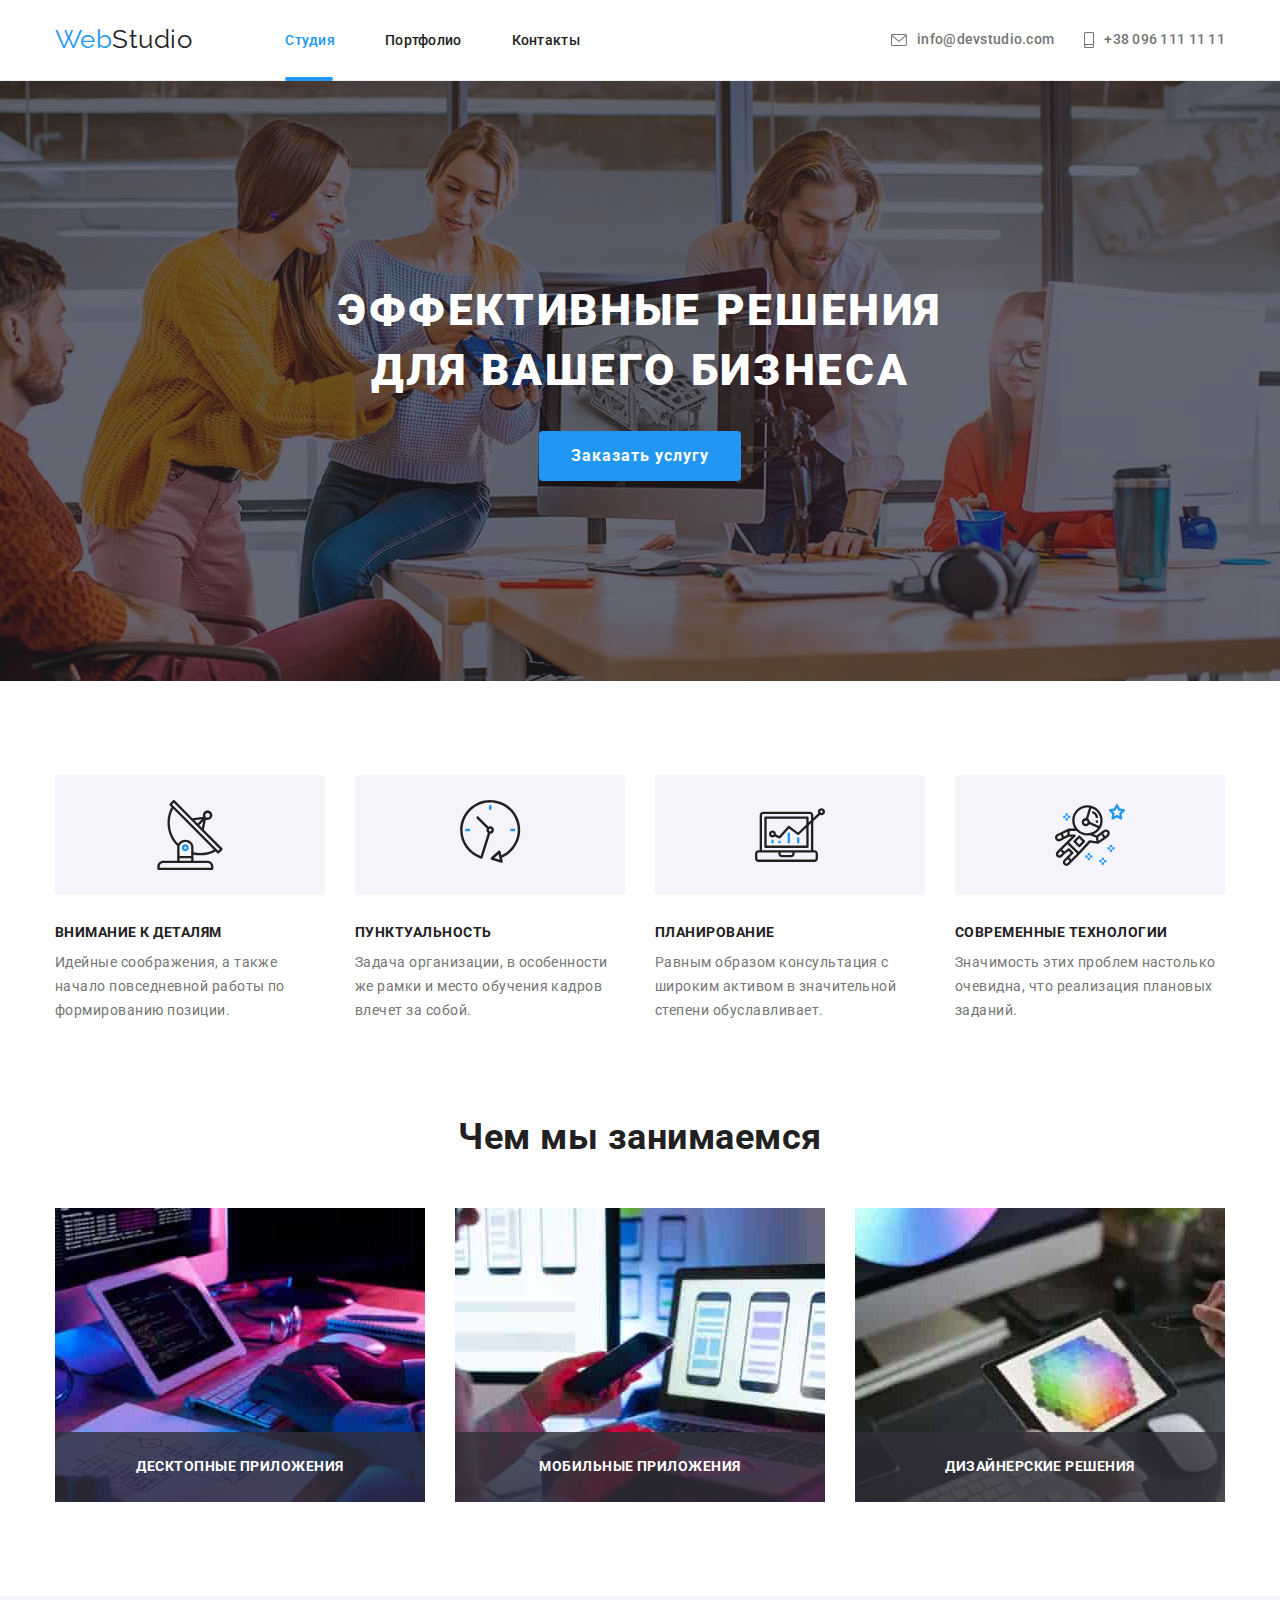
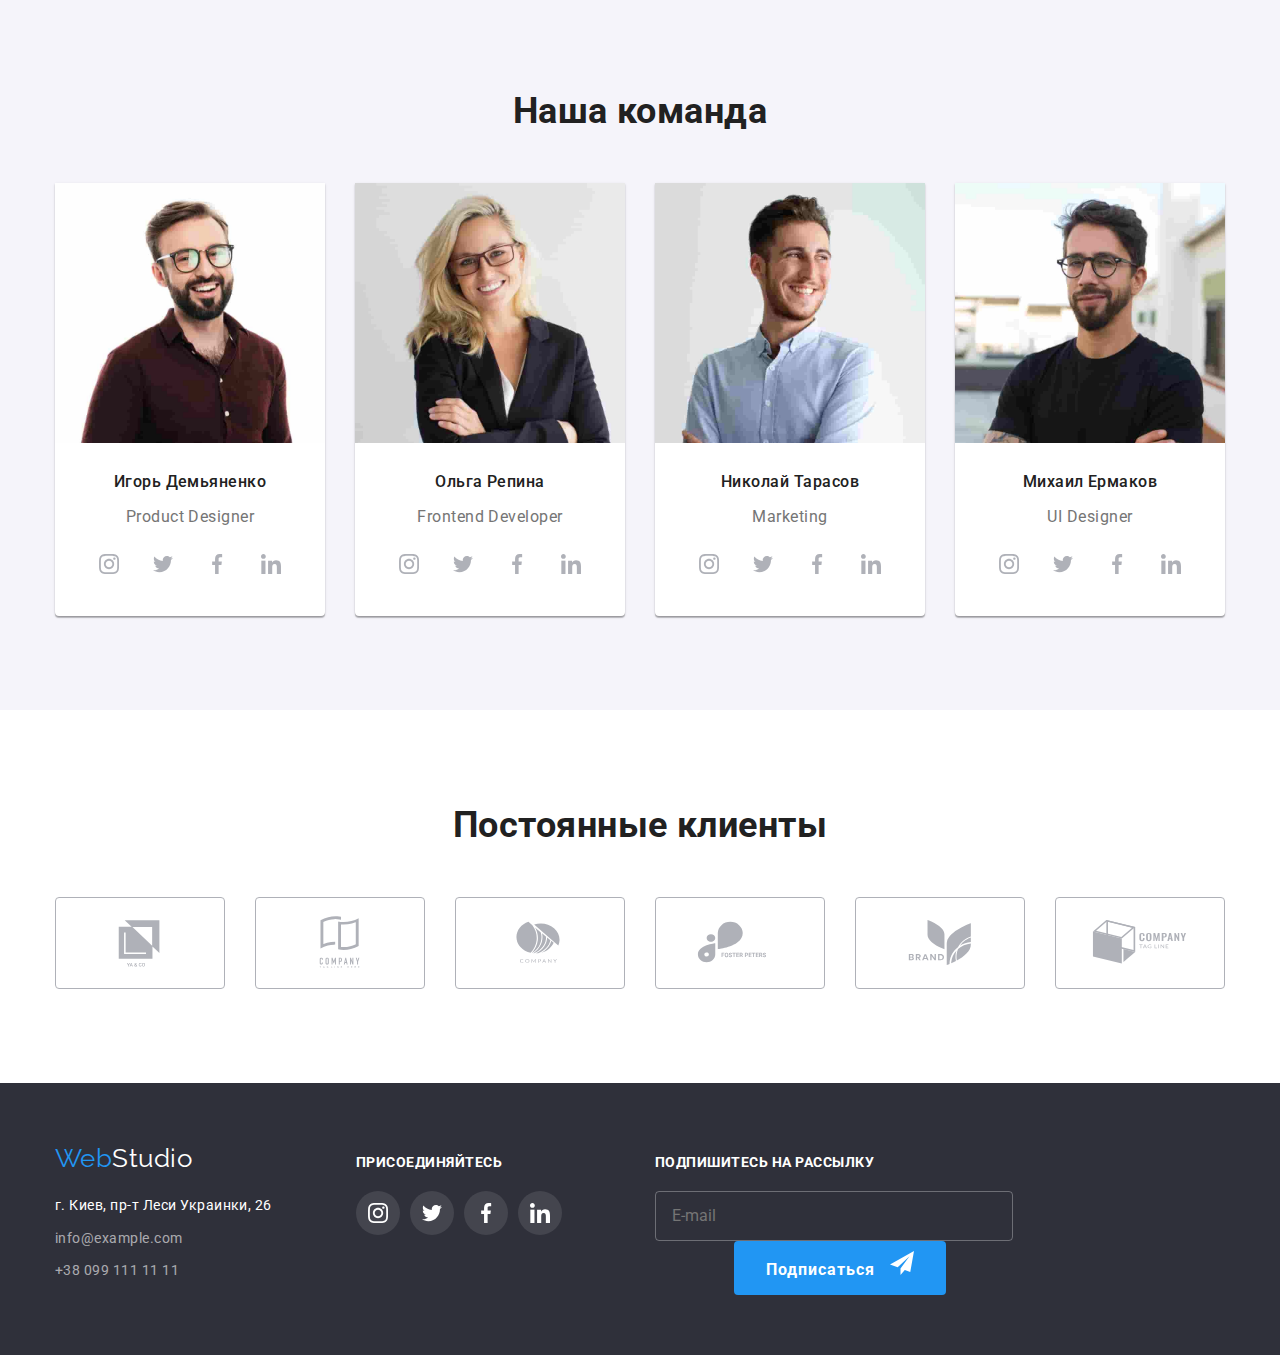
==== index.html @ 78ecf45a "Forms" ====
<!DOCTYPE html>
<html lang="ru">
  <head>
    <meta charset="utf-8" />
    <title>WebStudio</title>
    <link
      href="https://fonts.googleapis.com/css2?family=Raleway:wght@700&family=Roboto:wght@400;500;700;900&display=swap"
      rel="stylesheet"
    />
    <link rel="stylesheet" href="./css/modern-normalize.css" />
    <link rel="stylesheet" href="./css/styles.css" />
  </head>

  <body>
    <!--Шапка страницы-->
    <header class="header">
      <div class="container main-nav">
        <a href="./index.html" class="logo"
          >Web<span class="logo-accent">Studio</span></a
        >
        <nav>
          <ul class="site-nav list">
            <li class="list-item">
              <a href="" class="link current">Студия</a>
            </li>
            <li class="list-item">
              <a href="./portfolio.html" class="link prtf-page">Портфолио</a>
            </li>
            <li class="list-item">
              <a href="" class="link contacts-page">Контакты</a>
            </li>
          </ul>
        </nav>
        <ul class="contact">
          <li class="contact-item">
            <a href="mailto:info@devstudio.com" class="contact-header link"
              ><svg class="header-icon" width="16px" height="12px">
                <use href="./images/icons.svg#icon-envelope"></use></svg
              >info@devstudio.com</a
            >
          </li>
          <li class="contact-item link">
            <a href="tel:+380961111111" class="contact-header link"
              ><svg class="header-icon" width="10px" height="16px">
                <use href="./images/icons.svg#icon-smartphone"></use></svg
              >+38 096 111 11 11</a
            >
          </li>
        </ul>
      </div>
    </header>

    <main>
      <!--Блок-герой-->
      <section class="section hero overlay">
        <div class="container">
          <h1 class="hero-title">
            Эффективные решения <br />
            для вашего бизнеса
          </h1>
          <button type="button" class="button" data-modal-open>
            Заказать услугу
          </button>
        </div>
      </section>

      <!--Перечисление профессиональных качеств-->
      <section class="section features">
        <div class="container">
          <h2 class="visually-hidden">Features list</h2>
          <ul class="preferences list">
            <li class="pref-item">
              <div class="pref-card">
                <svg width="70" height="70">
                  <use href="./images/icons.svg#icon-antenna1"></use>
                </svg>
              </div>
              <h3 class="section-title">Внимание к деталям</h3>
              <p class="section-depict">
                Идейные соображения, а также начало повседневной работы по
                формированию позиции.
              </p>
            </li>
            <li class="pref-item">
              <div class="pref-card">
                <svg width="70" height="70">
                  <use href="./images/icons.svg#icon-clock2"></use>
                </svg>
              </div>
              <h3 class="section-title">Пунктуальность</h3>
              <p class="section-depict">
                Задача организации, в особенности же рамки и место обучения
                кадров влечет за собой.
              </p>
            </li>
            <li class="pref-item">
              <div class="pref-card">
                <svg width="70" height="70">
                  <use href="./images/icons.svg#icon-diagram3"></use>
                </svg>
              </div>
              <h3 class="section-title">Планирование</h3>
              <p class="section-depict">
                Равным образом консультация с широким активом в значительной
                степени обуславливает.
              </p>
            </li>
            <li class="pref-item">
              <div class="pref-card">
                <svg width="70" height="70">
                  <use href="./images/icons.svg#icon-astronaut4"></use>
                </svg>
              </div>
              <h3 class="section-title">Современные технологии</h3>
              <p class="section-depict">
                Значимость этих проблем настолько очевидна, что реализация
                плановых заданий.
              </p>
            </li>
          </ul>
        </div>
      </section>

      <!--Деятельность студии-->
      <section class="section pursuit">
        <div class="container">
          <h2 class="section-hdr">Чем мы занимаемся</h2>
          <ul class="occupation list">
            <li class="occupation-item">
              <img
                class="occ-img"
                src="./images/img0_1.jpg"
                width="370"
                alt="Написание програмного кода с помощью алгоритма блок-схемы"
              />
              <div class="card-inscript">
                <h3 class="section-title inscription">Десктопные приложения</h3>
              </div>
            </li>
            <li class="occupation-item">
              <img
                class="occ-img"
                src="./images/img1_1.jpg"
                width="370"
                alt="Подбор нескольких вариантов оформления контента для сматфона."
              />
              <div class="card-inscript">
                <h3 class="section-title inscription">Мобильные приложения</h3>
              </div>
            </li>
            <li class="occupation-item">
              <img
                class="occ-img"
                src="./images/img2_1.jpg"
                width="370"
                alt="Диаграмма разных цветовых оттенков в виде пчелиной соты."
              />
              <div class="card-inscript">
                <h3 class="section-title inscription">Дизайнерские решения</h3>
              </div>
            </li>
          </ul>
        </div>
      </section>

      <!--Команда студии-->
      <section class="section band">
        <div class="container">
          <h2 class="section-hdr cmd">Наша команда</h2>
          <ul class="members list">
            <li class="card">
              <img
                src="./images/img-p1.jpg"
                width="270"
                alt="Product Designer"
              />
              <div class="team">
                <h3 class="team-member">Игорь Демьяненко</h3>
                <p class="team-item">Product Designer</p>
                <ul class="social list">
                  <li class="social-page">
                    <a class="social-page-link link" href=""
                      ><svg width="20px" height="20px">
                        <use
                          href="./images/icons.svg#icon-instagram"
                        ></use></svg
                    ></a>
                  </li>
                  <li class="social-page">
                    <a class="social-page-link link" href=""
                      ><svg width="20px" height="20px">
                        <use href="./images/icons.svg#icon-twitter"></use></svg
                    ></a>
                  </li>
                  <li class="social-page">
                    <a class="social-page-link link" href=""
                      ><svg width="20px" height="20px">
                        <use href="./images/icons.svg#icon-facebook"></use></svg
                    ></a>
                  </li>
                  <li class="social-page">
                    <a class="social-page-link link" href=""
                      ><svg width="20px" height="20px">
                        <use href="./images/icons.svg#icon-linkedin"></use></svg
                    ></a>
                  </li>
                </ul>
              </div>
            </li>

            <li class="card">
              <img
                src="./images/img-p2.jpg"
                width="270"
                alt="Frontend Developer"
              />
              <div class="team">
                <h3 class="team-member">Ольга Репина</h3>
                <p class="team-item">Frontend Developer</p>
                <ul class="social list">
                  <li class="social-page">
                    <a class="social-page-link link" href=""
                      ><svg width="20px" height="20px">
                        <use
                          href="./images/icons.svg#icon-instagram"
                        ></use></svg
                    ></a>
                  </li>
                  <li class="social-page">
                    <a class="social-page-link link" href=""
                      ><svg width="20px" height="20px">
                        <use href="./images/icons.svg#icon-twitter"></use></svg
                    ></a>
                  </li>
                  <li class="social-page">
                    <a class="social-page-link link" href=""
                      ><svg width="20px" height="20px">
                        <use href="./images/icons.svg#icon-facebook"></use></svg
                    ></a>
                  </li>
                  <li class="social-page">
                    <a class="social-page-link link" href=""
                      ><svg width="20px" height="20px">
                        <use href="./images/icons.svg#icon-linkedin"></use></svg
                    ></a>
                  </li>
                </ul>
              </div>
            </li>
            <li class="card">
              <img src="./images/img-p3.jpg" width="270" alt="Marketing" />
              <div class="team">
                <h3 class="team-member">Николай Тарасов</h3>
                <p class="team-item">Marketing</p>
                <ul class="social list">
                  <li class="social-page">
                    <a class="social-page-link link" href=""
                      ><svg width="20px" height="20px">
                        <use
                          href="./images/icons.svg#icon-instagram"
                        ></use></svg
                    ></a>
                  </li>
                  <li class="social-page">
                    <a class="social-page-link link" href=""
                      ><svg width="20px" height="20px">
                        <use href="./images/icons.svg#icon-twitter"></use></svg
                    ></a>
                  </li>
                  <li class="social-page">
                    <a class="social-page-link link" href=""
                      ><svg width="20px" height="20px">
                        <use href="./images/icons.svg#icon-facebook"></use></svg
                    ></a>
                  </li>
                  <li class="social-page">
                    <a class="social-page-link link" href=""
                      ><svg width="20px" height="20px">
                        <use href="./images/icons.svg#icon-linkedin"></use></svg
                    ></a>
                  </li>
                </ul>
              </div>
            </li>
            <li class="card">
              <img src="./images/img-p4.jpg" width="270" alt="UI Designer" />
              <div class="team">
                <h3 class="team-member">Михаил Ермаков</h3>
                <p class="team-item">UI Designer</p>
                <ul class="social list">
                  <li class="social-page">
                    <a class="social-page-link link" href=""
                      ><svg width="20px" height="20px">
                        <use
                          href="./images/icons.svg#icon-instagram"
                        ></use></svg
                    ></a>
                  </li>
                  <li class="social-page">
                    <a class="social-page-link link" href=""
                      ><svg width="20px" height="20px">
                        <use href="./images/icons.svg#icon-twitter"></use></svg
                    ></a>
                  </li>
                  <li class="social-page">
                    <a class="social-page-link link" href=""
                      ><svg width="20px" height="20px">
                        <use href="./images/icons.svg#icon-facebook"></use></svg
                    ></a>
                  </li>
                  <li class="social-page">
                    <a class="social-page-link link" href=""
                      ><svg width="20px" height="20px">
                        <use href="./images/icons.svg#icon-linkedin"></use></svg
                    ></a>
                  </li>
                </ul>
              </div>
            </li>
          </ul>
        </div>
      </section>

      <!--Постоянные клиенты-->
      <section class="clients">
        <div class="container">
          <h2 class="section-hdr">Постоянные клиенты</h2>
          <ul class="client-icons">
            <li class="client-link link">
              <a href="" class="client-button">
                <svg class="button-icon" width="106px" height="60px">
                  <use href="./images/icons.svg#icon-logo_1"></use>
                </svg>
              </a>
            </li>
            <li class="client-link link">
              <a href="" class="client-button">
                <svg class="button-icon" width="106px" height="60px">
                  <use href="./images/icons.svg#icon-logo_2"></use>
                </svg>
              </a>
            </li>
            <li class="client-link link">
              <a href="" class="client-button">
                <svg class="button-icon" width="106px" height="60px">
                  <use href="./images/icons.svg#icon-logo_3"></use>
                </svg>
              </a>
            </li>
            <li class="client-link link">
              <a href="" class="client-button">
                <svg class="button-icon" width="106px" height="60px">
                  <use href="./images/icons.svg#icon-logo_4"></use>
                </svg>
              </a>
            </li>
            <li class="client-link link">
              <a href="" class="client-button">
                <svg class="button-icon" width="106px" height="60px">
                  <use href="./images/icons.svg#icon-logo_5"></use>
                </svg>
              </a>
            </li>
            <li class="client-link">
              <a href="" class="client-button">
                <svg class="button-icon" width="106px" height="60px">
                  <use href="./images/icons.svg#icon-logo_6"></use>
                </svg>
              </a>
            </li>
          </ul>
        </div>
      </section>
    </main>

    <!--Подвал страницы-->
    <footer class="footer">
      <div class="footer-flex container">
        <div class="footer-communication">
          <a href="./index.html" class="logo-footer logo"
            >Web<span class="logo-ft-accent">Studio</span></a
          >
          <address class="footer-info">
            <p class="footer-addr">г. Киев, пр-т Леси Украинки, 26</p>
            <a href="mailto:info@example.com" class="contact-footer link"
              >info@example.com</a
            >
            <a href="tel:+380991111111" class="contact-footer link"
              >+38 099 111 11 11</a
            >
          </address>
        </div>

        <div class="footer-social-list">
          <h3 class="footer-social-title">присоединяйтесь</h3>
          <ul class="footer-pages list">
            <li class="footer-item">
              <a class="footer-item-link link" href="">
                <svg class="footer-icon" width="20px" height="20px">
                  <use href="./images/icons.svg#icon-instagram2"></use>
                </svg>
              </a>
            </li>
            <li class="footer-item">
              <a class="footer-item-link link" href="">
                <svg class="footer-icon" width="20px" height="20px">
                  <use href="./images/icons.svg#icon-twitter2"></use>
                </svg>
              </a>
            </li>
            <li class="footer-item">
              <a class="footer-item-link link" href="">
                <svg class="footer-icon" width="20px" height="20px">
                  <use href="./images/icons.svg#icon-facebook2"></use>
                </svg>
              </a>
            </li>
            <li class="footer-item">
              <a class="footer-item-link link" href="">
                <svg class="footer-icon" width="20px" height="20px">
                  <use href="./images/icons.svg#icon-linkedin2"></use>
                </svg>
              </a>
            </li>
          </ul>
        </div>
        <div class="subscribe">
          <form action="subscribtion">
            <h3 class="section-title subform-text">Подпишитесь на рассылку</h3>
            <input type="text" placeholder="E-mail" class="subscribe-form" />
            <button type="button" class="button submit-button">
              <span>Подписаться</span>
              <svg width="24" height="24" class="icon-letter">
                <use href="./images/icons.svg#icon-icon-send"></use>
              </svg>
            </button>
          </form>
        </div>
      </div>
    </footer>

    <!--Modal vindow-->
    <div class="backdrop is-hidden" data-modal>
      <div class="modal">
        <button class="modal-button" data-modal-close>
          <svg class="" width="11" height="11">
            <use href="./images/icons.svg#icon-vector"></use>
          </svg>
        </button>

        <p class="modal-title">Оставьте свои данные, мы вам перезвоним</p>
        <form action="#" class="modal-form">
          <div class="modal-form-field">
            <label for="user-name" class="modal-input-text">Имя</label>
            <input
              type="text"
              minlength="2"
              name="user-name"
              class="modal-input"
              required
              id="user-name"
            />
            <svg class="form-icon" width="18" height="18">
              <use href="./images/icons.svg#icon-person-black"></use>
            </svg>
          </div>
          <div class="modal-form-field">
            <label for="user-tel" class="modal-input-text">Телефон</label>
            <input
              type="text"
              name="user-tel"
              class="modal-input"
              required
              id="user-tel"
            />
            <svg class="form-icon" width="18" height="18">
              <use href="./images/icons.svg#icon-phone-black"></use>
            </svg>
          </div>
          <div class="modal-form-field">
            <label for="user-email" class="modal-input-text">Почта</label>
            <input
              type="text"
              name="user-email"
              class="modal-input"
              id="user-email"
            />
            <svg class="form-icon" width="18" height="18">
              <use href="./images/icons.svg#icon-email-black"></use>
            </svg>
          </div>
          <div class="modal-form-field">
            <label for="user-text" class="modal-input-text">Комментарий</label>
            <textarea
              name="user-text"
              id="user-text"
              class="modal-user-text"
              placeholder="Введите текст"
            ></textarea>
          </div>

          <div class="modal-form-checkbox">
            <input
              type="checkbox"
              name="contract"
              class="modal-checkbox"
              value="conditions"
              id="checkbox-text"
            />
            <span class="checkbox-icon"></span>
            <label for="checkbox-text" class="modal-ckeckbox-text"
              >Соглашаюсь с рассылкой и принимаю
              <a href="#" class="modal-link">Условия договора</a></label
            >
          </div>
          <button type="submit" class="button submit-button">Отправить</button>
        </form>
      </div>
    </div>
    <script src="./js/modal.js"></script>
  </body>
</html>
---- css/styles.css ----
/* main colors */
:root {
  --main-text-color: #212121;
  --secondary-text-color: #757575;
  --section-text-color: #ffffff;
  --accent-color: #2196f3;
  --button-hover-color: #188ce8;
  --filter-button-color: #f5f4fa;
  --shadow-color: rgba(31, 21, 21, 0.15);
  --box-shadow: rgba(0, 0, 0, 0.15);
  --section-color: #2f303a;
  --first-section-color: #ffffff;
  --second-section-color: #f5f4fa;
  --ftr-cnt-color: rgba(255, 255, 255, 0.6);
  --ftr-link-color: rgba(255, 255, 255, 0.1);
  --header-brd-line-color: #ececec;
  --card-progects-gap: 30px;
  --svg-fill-color: #afb1b8;
  --card-bcg-color: rgba(33, 150, 243, 0.9);
  --animation-duration: 250ms;
  --animation-function: cubic-bezier(0.4, 0, 0.2, 1);
}
/* border-boxing */
html {
  box-sizing: border-box;
}
/* inheritance for the whole body */
*,
*::before,
*::after {
  box-sizing: inherit;
}
/* features for the whole documents body */
body {
  background-color: #ffffff;
  color: var(--main-text-color);
  font-family: Roboto, sans-serif;
  letter-spacing: 0.03em;
}
ul {
  margin: 0;
  padding: 0;
  list-style: none;
}
img {
  display: block;
  max-width: 100%;
  height: auto;
}
/* main container */
.container {
  width: 1200px;
  margin-left: auto;
  margin-right: auto;
  padding-left: 15px;
  padding-right: 15px;
}
/* common style for all lists */
.list {
  padding: 0px;
  margin: 0px;
  list-style: none;
}
/* header border line */
.header {
  border-bottom: 1px solid var(--header-brd-line-color);
  background-color: var(--first-section-color);
}
.logo {
  color: var(--accent-color);
  font-family: Raleway, sans-serif;
  font-size: 26px;
  line-height: 1.2;
  text-decoration: none;
}
.logo-accent {
  color: var(--main-text-color);
}
.logo-ft-accent {
  color: var(--section-text-color);
}
.main-nav {
  display: flex;
  align-items: center;
}
/* site links features*/
.site-nav {
  position: relative;
  display: flex;
  margin-left: 93px;
}
.site-nav .list-item + .list-item {
  margin-left: 50px;
}
.link {
  position: relative;

  transition-property: color;
  transition-duration: var(--animation-duration);
  transition-timing-function: var(--animation-function);
}
.link:hover,
.link:focus {
  color: var(--accent-color);
  text-decoration: none;
}
.site-nav .link {
  display: block;
  padding-top: 32px;
  padding-bottom: 32px;
  color: var(--main-text-color);
  font-weight: 500;
  font-size: 14px;
  line-height: 1.14;
  letter-spacing: 0.02em;
  text-decoration: none;
  bottom: -1px;
}
.site-nav .link.current {
  color: var(--accent-color);
  text-decoration: none;
}
.current {
  color: var(--accent-color);
}
.current::after {
  content: "";
  position: absolute;
  left: 0;
  bottom: 0;
  width: 48px;
  height: 4px;
  background: var(--accent-color);
  border-radius: 2px;
}
.studio-page::after {
  content: "";
  position: absolute;
  left: 0;
  bottom: 0;
  width: 48px;
  height: 4px;
  background: var(--accent-color);
  border-radius: 2px;
  opacity: 0;
}
.second-page::after {
  content: "";
  position: absolute;
  left: 0;
  bottom: 0;
  width: 78px;
  height: 4px;
  background: var(--accent-color);
  border-radius: 2px;
}
.prtf-page::after {
  content: "";
  position: absolute;
  left: 0;
  bottom: 0;
  width: 78px;
  height: 4px;
  background: var(--accent-color);
  border-radius: 2px;
  opacity: 0;
}
.contacts-page::after {
  content: "";
  position: absolute;
  left: 0;
  bottom: 0;
  width: 68px;
  height: 4px;
  background: var(--accent-color);
  border-radius: 2px;
  opacity: 0;
}
.studio-page:hover::after {
  opacity: 1;
}
.studio-page:hover {
  color: var(--accent-color);
}
.prtf-page:hover::after {
  opacity: 1;
}
.prtf-page:hover {
  color: var(--accent-color);
}
.contacts-page:hover::after {
  opacity: 1;
}
.contacts-page:hover {
  color: var(--accent-color);
}
/* header contacts */
.contact {
  display: flex;
  margin-left: auto;
  align-items: center;
}
.contact-header {
  display: flex;
  padding: 32px 0;
  color: var(--secondary-text-color);
  font-weight: 500;
  font-size: 14px;
  line-height: 1.14;
  letter-spacing: 0.02em;
  text-decoration: none;
  align-items: center;
}
.contact-item:not(:first-child) {
  margin-left: 30px;
}

.header-icon {
  display: inline-block;
  margin-right: 10px;
  fill: currentColor;
}
.contact-header:hover,
.contact-header:focus {
  color: var(--accent-color);
}

/* footer contacts */
.contact-footer,
.footer-addr {
  color: var(--ftr-cnt-color);
  font-size: 14px;
  line-height: 1.7;
  font-style: normal;
  text-decoration: none;
}
.contact-footer:hover,
.contact-footer:focus {
  /* color: var(--accent-color); */
  color: var(--accent-color);
}
/* Buttons */
.button {
  box-sizing: inherit;
  display: inline-block;
  border-radius: 4px;
  padding: 10px 32px;
  min-width: 200px;
  min-height: 50px;
  margin-top: 0px;
  margin-bottom: 0px;
  color: var(--section-text-color);
  background: var(--accent-color);
  font-family: inherit;
  font-weight: 700;
  font-size: 16px;
  line-height: 1.87;
  letter-spacing: 0.06em;
  align-items: center;
  text-align: center;
  cursor: pointer;

  border: none;
  transition-property: background-color;
  transition-duration: var(--animation-duration);
  transition-timing-function: var(--animation-function);
}
.button:hover,
.button:focus {
  color: var(--section-text-color);
  background: var(--button-hover-color);
  box-shadow: 0px 4px 4px var(--box-shadow);
}
/* portfolio filter */
.filter {
  display: flex;
  justify-content: space-between;
  padding-top: 0px;
  margin-bottom: 50px;
  margin-left: auto;
  margin-right: auto;
  width: 611px;
}
.filter-button {
  box-sizing: inherit;
  margin-top: 0px;
  background: var(--filter-button-color);
  color: inherit;
  font-family: inherit;
  letter-spacing: 0.03em;
  font-weight: 500;
  font-size: 16px;
  line-height: 1.62;
  padding: 6px 22px;
  border-radius: 4px;
  cursor: pointer;
  border: none;

  transition-property: background-color;
  transition-duration: var(--animation-duration);
  transition-timing-function: var(--animation-function);
}
/* all filter-buttons one by one */
.filter-button first {
  display: inline-block;
  min-width: 73px;
  min-height: 38px;
}
.filter-button second {
  display: inline-block;
  min-width: 128px;
  min-height: 38px;
}
.filter-button third {
  display: inline-block;
  min-width: 145px;
  min-height: 38px;
}
.filter-button fourth {
  display: inline-block;
  min-width: 103px;
  min-height: 38px;
}
.filter-button fifth {
  display: inline-block;
  min-width: 130px;
  min-height: 38px;
}
.filter-button:hover,
.filter-button:focus {
  color: var(--section-text-color);
  background: var(--accent-color);
  box-shadow: 0px 3px 1px rgba(0, 0, 0, 0.1), 0px 1px 2px rgba(0, 0, 0, 0.08),
    0px 2px 2px rgba(0, 0, 0, 0.12);
}
/* sections */
.section {
  margin-top: 0px;
  margin-bottom: 0px;
  padding-top: 94px;
  padding-bottom: 94px;
  background: var(--first-section-color);
}
.hero {
  padding-top: 200px;
  padding-bottom: 200px;
  text-align: center;
  background-color: var(--section-color);
}
/* overlay */
.overlay {
  max-width: 1600px;
  min-height: 600px;
  margin-left: auto;
  margin-right: auto;
  background-image: linear-gradient(
      rgba(47, 48, 58, 0.4),
      rgba(47, 48, 58, 0.4)
    ),
    url(../images/hero-bg.jpg);
  background-repeat: no-repeat;
  background-position: center;
  background-size: cover;
}
.hero-title {
  display: block;
  margin-top: 0px;
  margin-bottom: 30px;
  color: var(--section-text-color);
  font-weight: 900;
  font-size: 44px;
  line-height: 1.36;
  text-align: center;
  letter-spacing: 0.06em;
  text-transform: uppercase;
}
.section-title {
  margin-top: 0px;
  margin-bottom: 10px;
  font-weight: 700;
  font-size: 14px;
  line-height: 1.14;
  text-transform: uppercase;
}
.inscription {
  display: block;
  text-align: center;
  margin: 0;
  padding-top: 27px;
  padding-bottom: 27px;
  color: var(--section-text-color);
}
.preferences {
  display: flex;
  justify-content: center;
}
.pref-item {
  padding: 0px;
  margin: 0px;
  width: 270px;
}
.preferences .pref-item:not(:last-child) {
  margin-right: 30px;
}
.pref-card {
  display: flex;
  justify-content: center;
  width: 270px;
  height: 120px;
  align-items: center;
  margin-bottom: 30px;
  border-radius: 4px;
  background-color: var(--second-section-color);
}
.pursuit {
  padding-top: 0px;
  padding-bottom: 94px;
  background: var(--first-section-color);
}
.occupation {
  display: flex;
}
.occupation .occupation-item:not(:last-child) {
  margin-right: 30px;
}
.occ-img {
  display: block;
}
.occupation-item {
  position: relative;
  align-items: center;
}
.card-inscript {
  position: absolute;
  width: 370px;
  height: 70px;
  top: 224px;
  background: rgba(47, 48, 58, 0.8);
}
/* studio band */
.band {
  background: var(--second-section-color);
}
.section-hdr {
  margin-top: 0px;
  margin-bottom: 50px;
  font-weight: bold;
  font-size: 36px;
  line-height: 1.17;
  text-align: center;
}
.cmd {
  margin-top: 0px;
  margin-bottom: 50px;
}
.members {
  display: flex;
}
.band .card + .card {
  margin-left: 30px;
}
/* vissually hides h2 occupation section */
.visually-hidden {
  position: absolute;
  width: 1px;
  height: 1px;
  margin: -1px;
  border: 0;
  padding: 0;
  white-space: nowrap;
  clip-path: inset(100%);
  clip: rect(0 0 0 0);
  overflow: hidden;
}
.section-depict {
  padding: 0px;
  margin-top: 0px;
  margin-bottom: 0px;
  color: var(--secondary-text-color);
  font-size: 14px;
  line-height: 1.7;
}
/* studio team */
.card {
  width: 270px;
  min-height: 368px;
  box-shadow: 0px 1px 3px rgba(0, 0, 0, 0.12), 0px 1px 1px rgba(0, 0, 0, 0.14),
    0px 2px 1px rgba(0, 0, 0, 0.2);
  border-radius: 0px 0px 4px 4px;
  background-color: var(--first-section-color);
}
.card > img {
  padding-top: 0px;
  padding-bottom: 0px;
  margin-top: 0px;
}
.team {
  padding: 30px 32px;
}
.team-member {
  margin-top: 0px;
  margin-bottom: 10px;
  font-weight: 500;
  font-size: 16px;
  line-height: 1.18;
  text-align: center;
}
.team-item {
  font-size: 16px;
  line-height: 1.19;
  text-align: center;
  color: var(--secondary-text-color);
}
.social {
  display: flex;
  justify-content: space-between;
}
.social-page-link {
  display: flex;
  justify-content: center;
  border-radius: 50%;
  width: 44px;
  height: 44px;
  align-items: center;
  background-color: transparent;
  fill: var(--svg-fill-color);
}
.social-page-link:hover,
.social-page-link:focus {
  fill: var(--first-section-color);
  background-color: var(--accent-color);
}
/*users*/
.clients {
  padding-top: 94px;
  padding-bottom: 94px;
}
.client-icons {
  display: flex;
  justify-content: space-between;
  align-items: center;
  padding-top: 0px;
  margin-bottom: 0px;
}
.client-link {
  display: block;
  align-items: center;
}
.client-button {
  display: flex;
  justify-content: center;
  align-items: center;
  width: 170px;
  height: 92px;
  color: var(--svg-fill-color);
  border: 1px solid var(--svg-fill-color);
  border-radius: 4px;
  padding: 0px;
  margin: 0px;
}
.client-button:hover,
.client-button:focus {
  color: var(--accent-color);
  border-color: var(--accent-color);
}
.button-icon {
  fill: currentColor;
}
/*footer*/
.footer {
  background: var(--section-color);
  padding-top: 60px;
  padding-bottom: 60px;
}
.footer-flex {
  display: flex;
  align-items: baseline;
}
.logo-footer {
  display: block;
  margin-bottom: 20px;
}
.footer-info {
  display: flex;
  flex-wrap: wrap;
  width: 231px;
  min-height: 81px;
}
.footer-addr {
  padding: 0px;
  margin-top: 0px;
  margin-bottom: 9px;
  color: var(--section-text-color);
}
.footer-info .contact-footer:not(:last-child) {
  margin-bottom: 9px;
}
.footer-social-list {
  width: 206px;
  height: 80px;
  margin-left: 70px;
}
.footer-social-title {
  font-weight: 700;
  font-size: 14px;
  line-height: 1.14;
  margin-top: 0px;
  margin-bottom: 20px;
  color: var(--first-section-color);
  text-transform: uppercase;
}
.footer-item-link {
  display: flex;
  justify-content: center;
  align-items: center;
  width: 44px;
  height: 44px;
  border-radius: 50%;
  background-color: var(--ftr-link-color);
  fill: var(--first-section-color);
}
.footer-item-link:hover,
.footer-item-link:focus {
  background-color: var(--accent-color);
}
.footer-pages {
  display: flex;
  align-items: center;
  justify-content: space-between;
}
/* modal vindow */
.backdrop {
  position: fixed;
  width: 100%;
  height: 100%;
  top: 0px;
  left: 0px;
  background: rgba(0, 0, 0, 0.2);
  opacity: 1;
  transition: opacity 250ms var(--animation-function);
}
.backdrop.is-hidden {
  opacity: 0;
  pointer-events: none;
}
.modal {
  position: absolute;
  padding: 40px;
  min-width: 528px;
  min-height: 581px;
  top: 50%;
  left: 50%;
  transform: translate(-50%, -50%);
  background-color: var(--first-section-color);
  box-shadow: 0px 1px 3px rgba(0, 0, 0, 0.12), 0px 1px 1px rgba(0, 0, 0, 0.14),
    0px 2px 1px rgba(0, 0, 0, 0.2);
  border-radius: 4px;
}
.modal-button {
  display: flex;
  justify-content: center;
  position: absolute;
  top: 8px;
  align-items: center;
  right: 8px;
  width: 30px;
  height: 30px;
  background-color: var(--first-section-color);
  border: 1px solid rgba(0, 0, 0, 0.1);
  border-radius: 50%;
  cursor: pointer;
}
.modal-button:hover,
.modal-button:focus {
  fill: var(--accent-color);
}
.modal-title {
  display: block;
  width: 448px;
  height: 23px;
  font-size: 20px;
  font-weight: 700;
  line-height: 1.15;
  text-align: center;
  letter-spacing: 0.03em;
  color: var(--main-text-color);
}
.modal-form-field {
  position: relative;
  display: flex;
  flex-direction: column;
  margin-bottom: 10px;
}
.modal-input-text {
  margin-bottom: 4px;
  font-size: 12px;
  line-height: 1.16;
  color: var(--secondary-text-color);
}
.modal-input {
  width: 100%;
  padding: 11px 12px 11px 42px;
  border: 1px solid rgba(33, 33, 33, 0.2);
  border-radius: 4px;
  outline: none;
  cursor: pointer;
}
.modal-input:focus {
  border: 1px solid var(--accent-color);
}
.modal-input:focus + .form-icon {
  fill: var(--accent-color);
}
.form-icon {
  position: absolute;
  display: block;
  top: 20px;
  left: 12px;
  transform: translateY(50%);
}
.modal-user-text {
  width: 100%;
  min-height: 120px;
  padding: 12px 16px;

  border: 1px solid rgba(33, 33, 33, 0.2);
  box-sizing: border-box;
  border-radius: 4px;
  resize: none;
  outline: none;
}
.modal-user-text:focus {
  border: 1px solid var(--accent-color);
}

.modal-form-checkbox {
  display: flex;
  justify-content: center;
  align-items: center;
  margin-top: 20px;
  margin-bottom: 30px;
  font-size: 14px;
  line-height: 1.71;
  letter-spacing: 0.03em;
  color: var(--secondary-text-color);
}
/* .modal-checkbox-text {
  display: flex;
  align-items: center;
  justify-content: center;  
  font-size: 14px;
  line-height: 1.71;
  letter-spacing: 0.03em; 
   color: var(--secondary-text-color); 
} */
.modal-checkbox {
  appearance: none;
  position: absolute;
}
.checkbox-icon {
  display: inline-block;
  margin-right: 7px;
  width: 16px;
  height: 15px;
  border-radius: 2px;
  border: 2px solid var(--main-text-color);
}
.modal-checkbox:checked + .checkbox-icon {
  background-color: var(--accent-color);
  background-image: url(../images/sign.svg);

  background-position: center;
  background-repeat: no-repeat;
  background-size: contain;
  border: none;
}
.modal-link {
  text-decoration-skip-ink: none;
  color: var(--accent-color);
}
.submit-button {
  display: block;
  margin: auto;
}
.icon-letter {
  margin-left: 10px;
}
.subscribe {
  display: flex;
  margin-left: 93px;
  padding: 0;
}
.subscription .submit {
  display: flex;
  align-items: center;
  margin: 0;
  /* width: 570px;
  height: 86px; */
}
.subform-text {
  display: block;
  margin-top: 0;
  margin-bottom: 20px;
  color: var(--section-text-color);
}
.subscribe-form {
  width: 358px;
  min-height: 50px;
  margin-right: 12px;
  padding: 15px 16px;
  border-radius: 4px;
  outline-style: none;
  background-color: transparent;
  border: 1px solid rgba(255, 255, 255, 0.3);
  color: rgba(255, 255, 255, 0.3);
}

/* .footer-submit {
  display: flex;
  margin: 0;
  padding: 0;
  padding: auto;
  align-items: center;
  min-width: 200px;
} */

/* .subscribe-button {
  display: flex;
} */

/* Portfolio */
.portfolio {
  background-color: var(--first-section-color);
}
/* grid of cards */
.portfolio-projects {
  display: flex;
  flex-wrap: wrap;
  margin-left: calc(-1 * var(--card-progects-gap));
  margin-top: calc(-1 * var(--card-progects-gap));
}
.portfolio-projects > .project {
  flex-basis: calc(100% / 3 - var(--card-progects-gap));
  margin-left: var(--card-progects-gap);
  margin-top: var(--card-progects-gap);
}
.project {
  display: inline-block;
  background-color: var(--section-text-color);
}
.project > a {
  text-decoration: none;
}
.working-card {
  position: relative;
  overflow: hidden;
}
.working-project {
  display: block;
  width: 100%;
  height: 100%;

  overflow: hidden;
}
.working-project:hover,
.working-project:focus {
  box-shadow: 0px 1px 1px rgba(0, 0, 0, 0.12), 0px 4px 4px rgba(0, 0, 0, 0.06),
    1px 4px 6px rgba(0, 0, 0, 0.16);
}
.project-description {
  display: block;
  position: absolute;
  left: 0;
  top: 0;

  margin: 0;
  padding: 63px 24px;
  width: 370px;
  height: 294px;
  bottom: 110px;
  font-size: 18px;
  line-height: 1.55;
  margin-top: 0px;
  letter-spacing: 0.03em;
  color: var(--section-text-color);
  background: var(--card-bcg-color);
  transform: translateY(101%);

  transition: transform var(--animation-duration) var(--animation-function);
}
.working-project:hover .project-description {
  transform: translateY(0);
}
.image {
  display: block;
  margin-top: 0px;
  margin-bottom: 0px;
  text-decoration: none;
}
.image-hdr {
  padding-top: 0px;
  padding-bottom: 0px;
  margin-top: 0px;
  margin-bottom: 4px;
  color: var(--main-text-color);
  font-weight: 700;
  font-size: 18px;
  line-height: 2;
  letter-spacing: 0.06em;
}
.image-depict {
  margin-top: 0px;
  margin-bottom: 0px;
  color: var(--secondary-text-color);
  font-size: 16px;
  line-height: 1.87;
}
/* lower border for card */
.project-img {
  padding: 20px 20px;
  border-left: 1px solid #eeeeee;
  border-right: 1px solid #eeeeee;
  border-bottom: 1px solid #eeeeee;
}
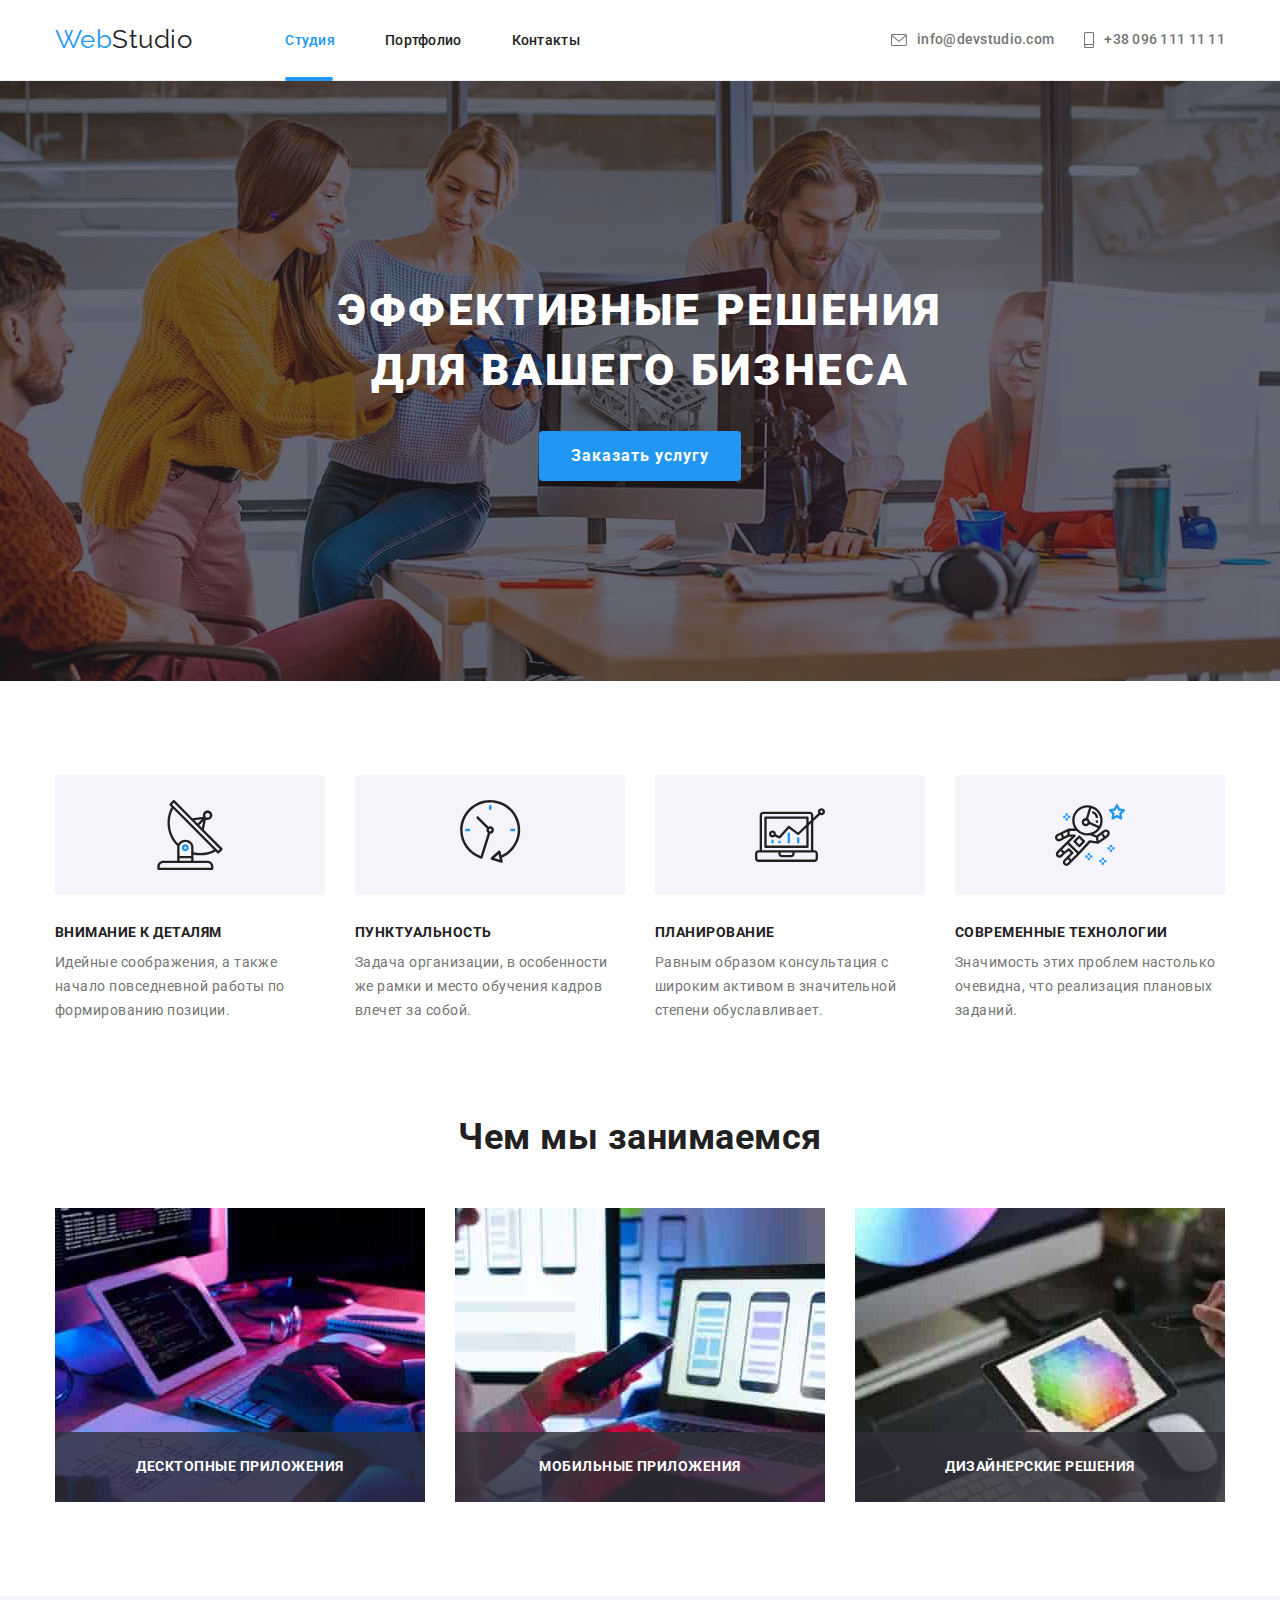
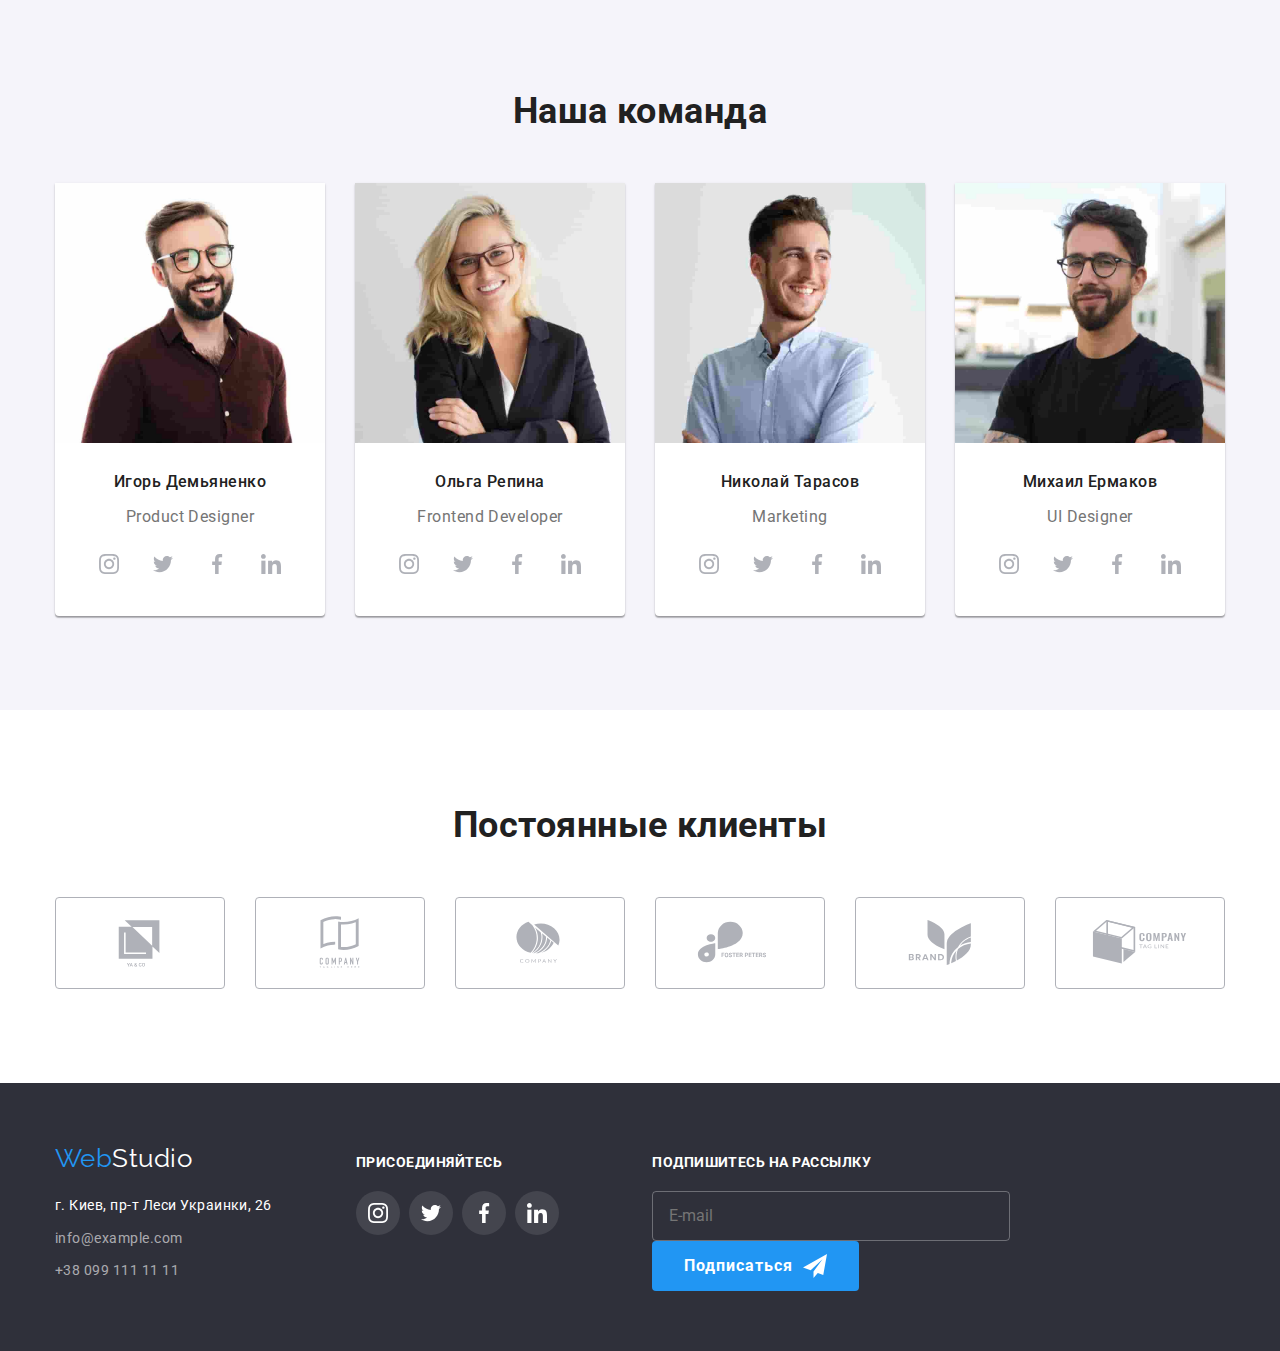
==== commit 663c33d7: "form" ====
--- a/index.html
+++ b/index.html
@@ -424,11 +424,14 @@
             </li>
           </ul>
         </div>
+
+        <!--Footer subscribe form-->
+
         <div class="subscribe">
+          <h3 class="section-title subform-text">Подпишитесь на рассылку</h3>
           <form action="subscribtion">
-            <h3 class="section-title subform-text">Подпишитесь на рассылку</h3>
             <input type="text" placeholder="E-mail" class="subscribe-form" />
-            <button type="button" class="button submit-button">
+            <button type="button" class="button footer-submit-button">
               <span>Подписаться</span>
               <svg width="24" height="24" class="icon-letter">
                 <use href="./images/icons.svg#icon-icon-send"></use>
--- a/css/styles.css
+++ b/css/styles.css
@@ -599,6 +599,7 @@
   width: 206px;
   height: 80px;
   margin-left: 70px;
+  margin-right: 93px;
 }
 .footer-social-title {
   font-weight: 700;
@@ -628,6 +629,7 @@
   align-items: center;
   justify-content: space-between;
 }
+
 /* modal vindow */
 .backdrop {
   position: fixed;
@@ -782,20 +784,11 @@
   display: block;
   margin: auto;
 }
-.icon-letter {
-  margin-left: 10px;
-}
-.subscribe {
-  display: flex;
-  margin-left: 93px;
-  padding: 0;
-}
-.subscription .submit {
-  display: flex;
-  align-items: center;
-  margin: 0;
-  /* width: 570px;
-  height: 86px; */
+
+/*Footer subscribe form*/
+.subscription {
+  display: flex;
+  align-items: center;
 }
 .subform-text {
   display: block;
@@ -814,18 +807,16 @@
   border: 1px solid rgba(255, 255, 255, 0.3);
   color: rgba(255, 255, 255, 0.3);
 }
-
-/* .footer-submit {
-  display: flex;
-  margin: 0;
-  padding: 0;
-  padding: auto;
-  align-items: center;
-  min-width: 200px;
-} */
-
-/* .subscribe-button {
-  display: flex;
+.icon-letter {
+  margin-left: 10px;
+}
+.footer-submit-button {
+  display: inline-flex;
+  align-items: center;
+}
+/* .subscribe {
+  display: flex;
+  margin-left: 93px; 
 } */
 
 /* Portfolio */
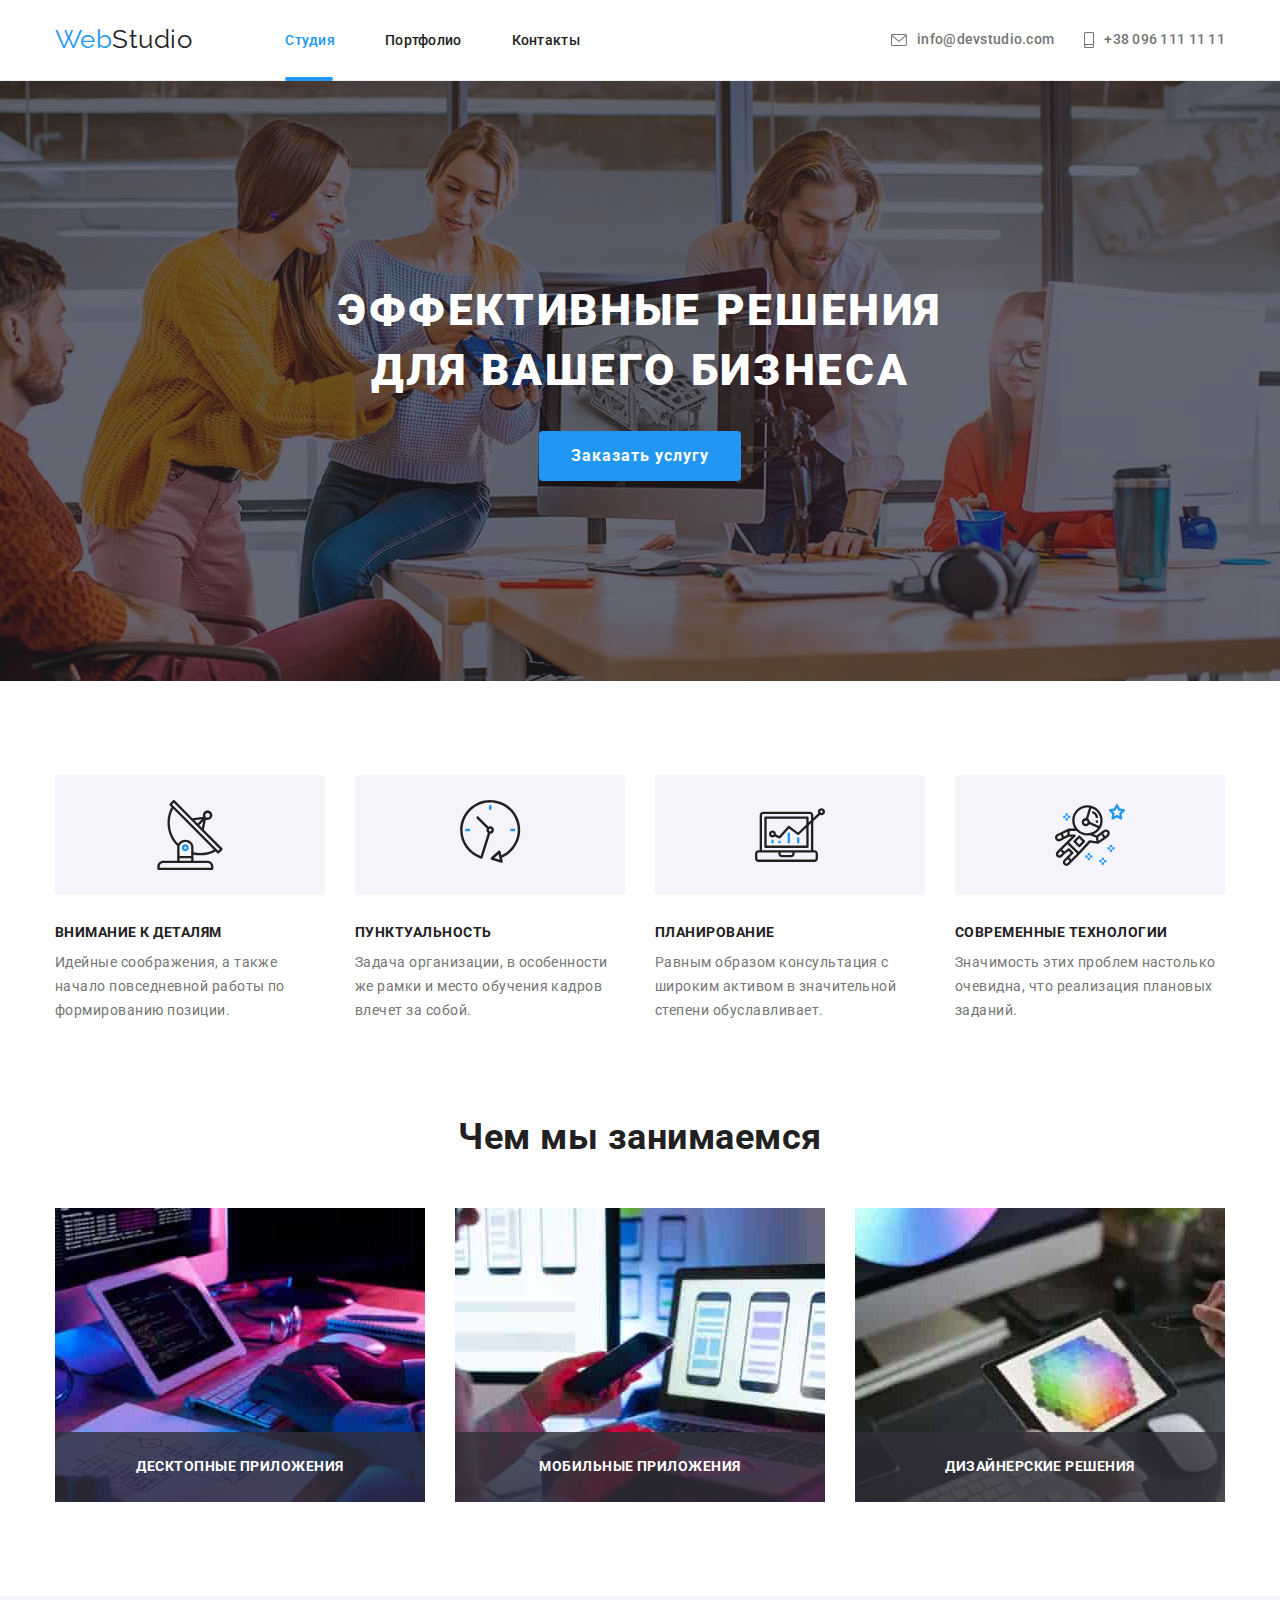
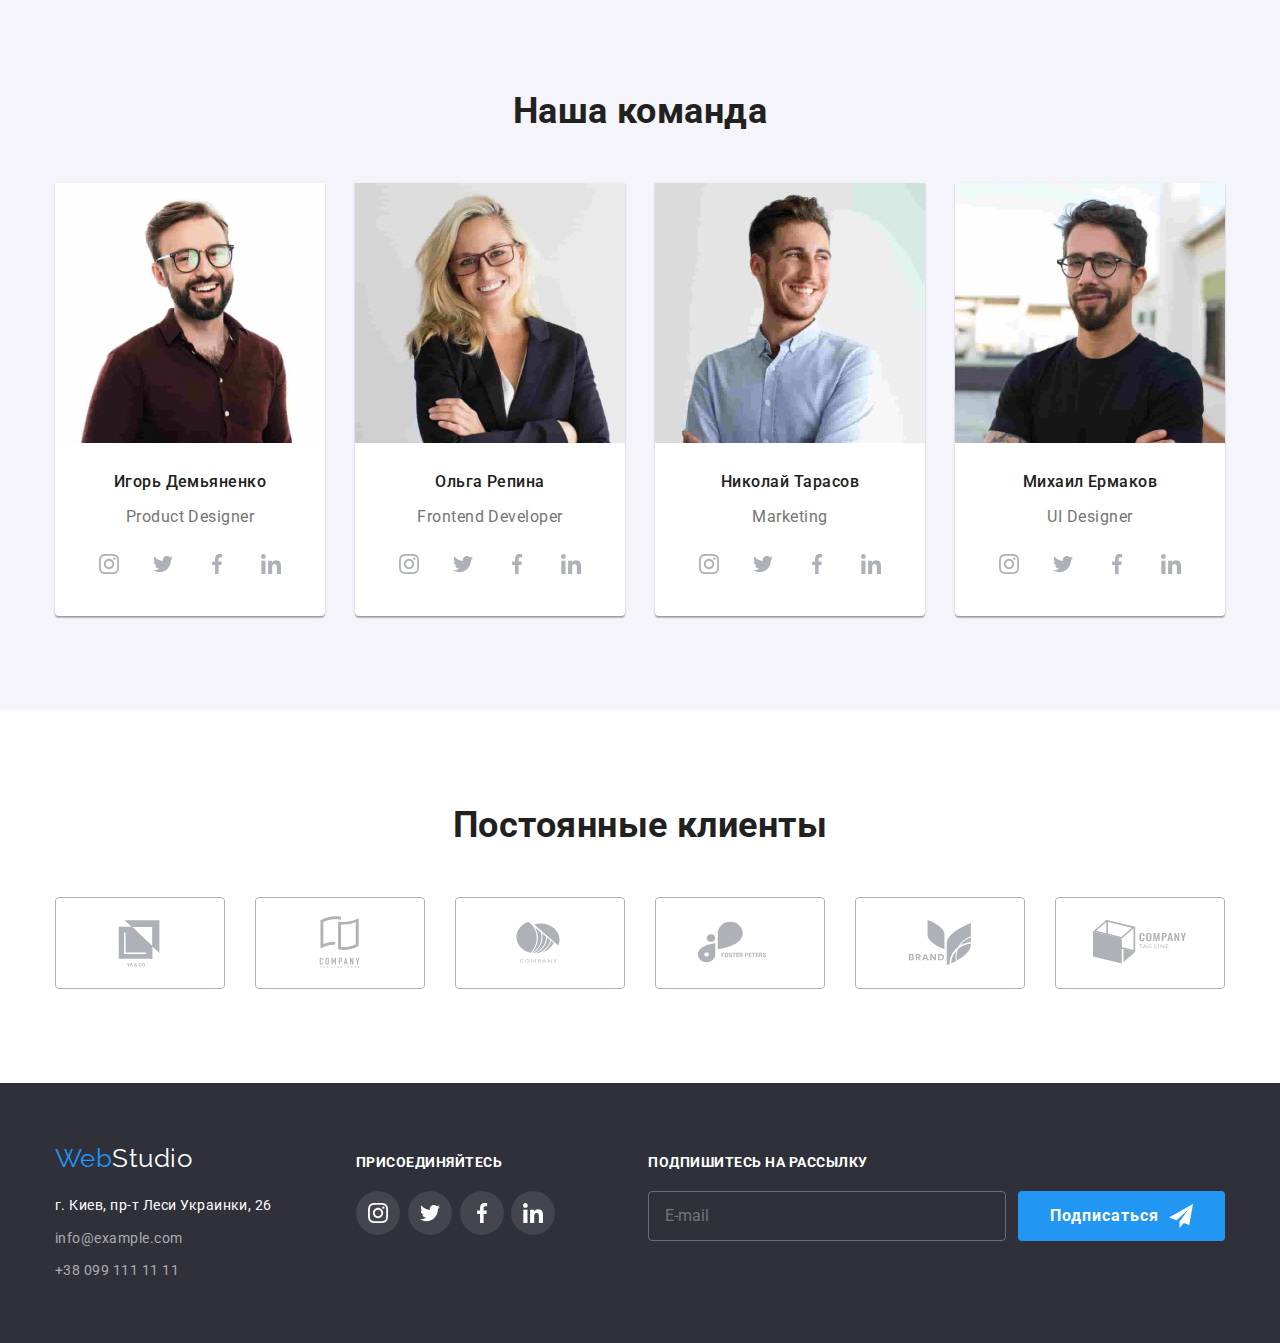
==== commit 5eda4c1b: "Forms" ====
--- a/index.html
+++ b/index.html
@@ -428,16 +428,27 @@
         <!--Footer subscribe form-->
 
         <div class="subscribe">
-          <h3 class="section-title subform-text">Подпишитесь на рассылку</h3>
-          <form action="subscribtion">
-            <input type="text" placeholder="E-mail" class="subscribe-form" />
-            <button type="button" class="button footer-submit-button">
+          <form action class="subscribtion">
+            <label for="e-mail" class="section-title subform-text"
+              >Подпишитесь на рассылку</label
+            >
+            <input
+              type="text"
+              name="subscribe-e-mail"
+              placeholder="E-mail"
+              class="subscribe-form"
+              id="e-mail"
+            />
+          </form>
+
+          <div class="sign-button">
+            <button type="submit" class="button footer-submit-button">
               <span>Подписаться</span>
               <svg width="24" height="24" class="icon-letter">
                 <use href="./images/icons.svg#icon-icon-send"></use>
               </svg>
             </button>
-          </form>
+          </div>
         </div>
       </div>
     </footer>
--- a/css/styles.css
+++ b/css/styles.css
@@ -599,7 +599,6 @@
   width: 206px;
   height: 80px;
   margin-left: 70px;
-  margin-right: 93px;
 }
 .footer-social-title {
   font-weight: 700;
@@ -628,6 +627,47 @@
   display: flex;
   align-items: center;
   justify-content: space-between;
+}
+/*Footer subscribe form*/
+.subscribe {
+  display: flex;
+  align-items: flex-end;
+  margin-left: 93px;
+  margin-right: 0;
+}
+.subscription {
+  display: flex;
+  justify-content: space-between;
+  align-items: center;
+}
+.subform-text {
+  display: block;
+  margin-top: 0;
+  margin-bottom: 20px;
+  color: var(--section-text-color);
+}
+.subscribe-form {
+  display: inline-block;
+  width: 358px;
+  min-height: 50px;
+  margin-right: 12px;
+  padding: 15px 16px;
+  border-radius: 4px;
+  outline-style: none;
+  background-color: transparent;
+  border: 1px solid rgba(255, 255, 255, 0.3);
+  color: rgba(255, 255, 255, 0.3);
+}
+.sign-button {
+  display: flex;
+  align-items: flex-end;
+}
+.icon-letter {
+  margin-left: 10px;
+}
+.footer-submit-button {
+  display: inline-flex;
+  align-items: center;
 }
 
 /* modal vindow */
@@ -785,40 +825,6 @@
   margin: auto;
 }
 
-/*Footer subscribe form*/
-.subscription {
-  display: flex;
-  align-items: center;
-}
-.subform-text {
-  display: block;
-  margin-top: 0;
-  margin-bottom: 20px;
-  color: var(--section-text-color);
-}
-.subscribe-form {
-  width: 358px;
-  min-height: 50px;
-  margin-right: 12px;
-  padding: 15px 16px;
-  border-radius: 4px;
-  outline-style: none;
-  background-color: transparent;
-  border: 1px solid rgba(255, 255, 255, 0.3);
-  color: rgba(255, 255, 255, 0.3);
-}
-.icon-letter {
-  margin-left: 10px;
-}
-.footer-submit-button {
-  display: inline-flex;
-  align-items: center;
-}
-/* .subscribe {
-  display: flex;
-  margin-left: 93px; 
-} */
-
 /* Portfolio */
 .portfolio {
   background-color: var(--first-section-color);
